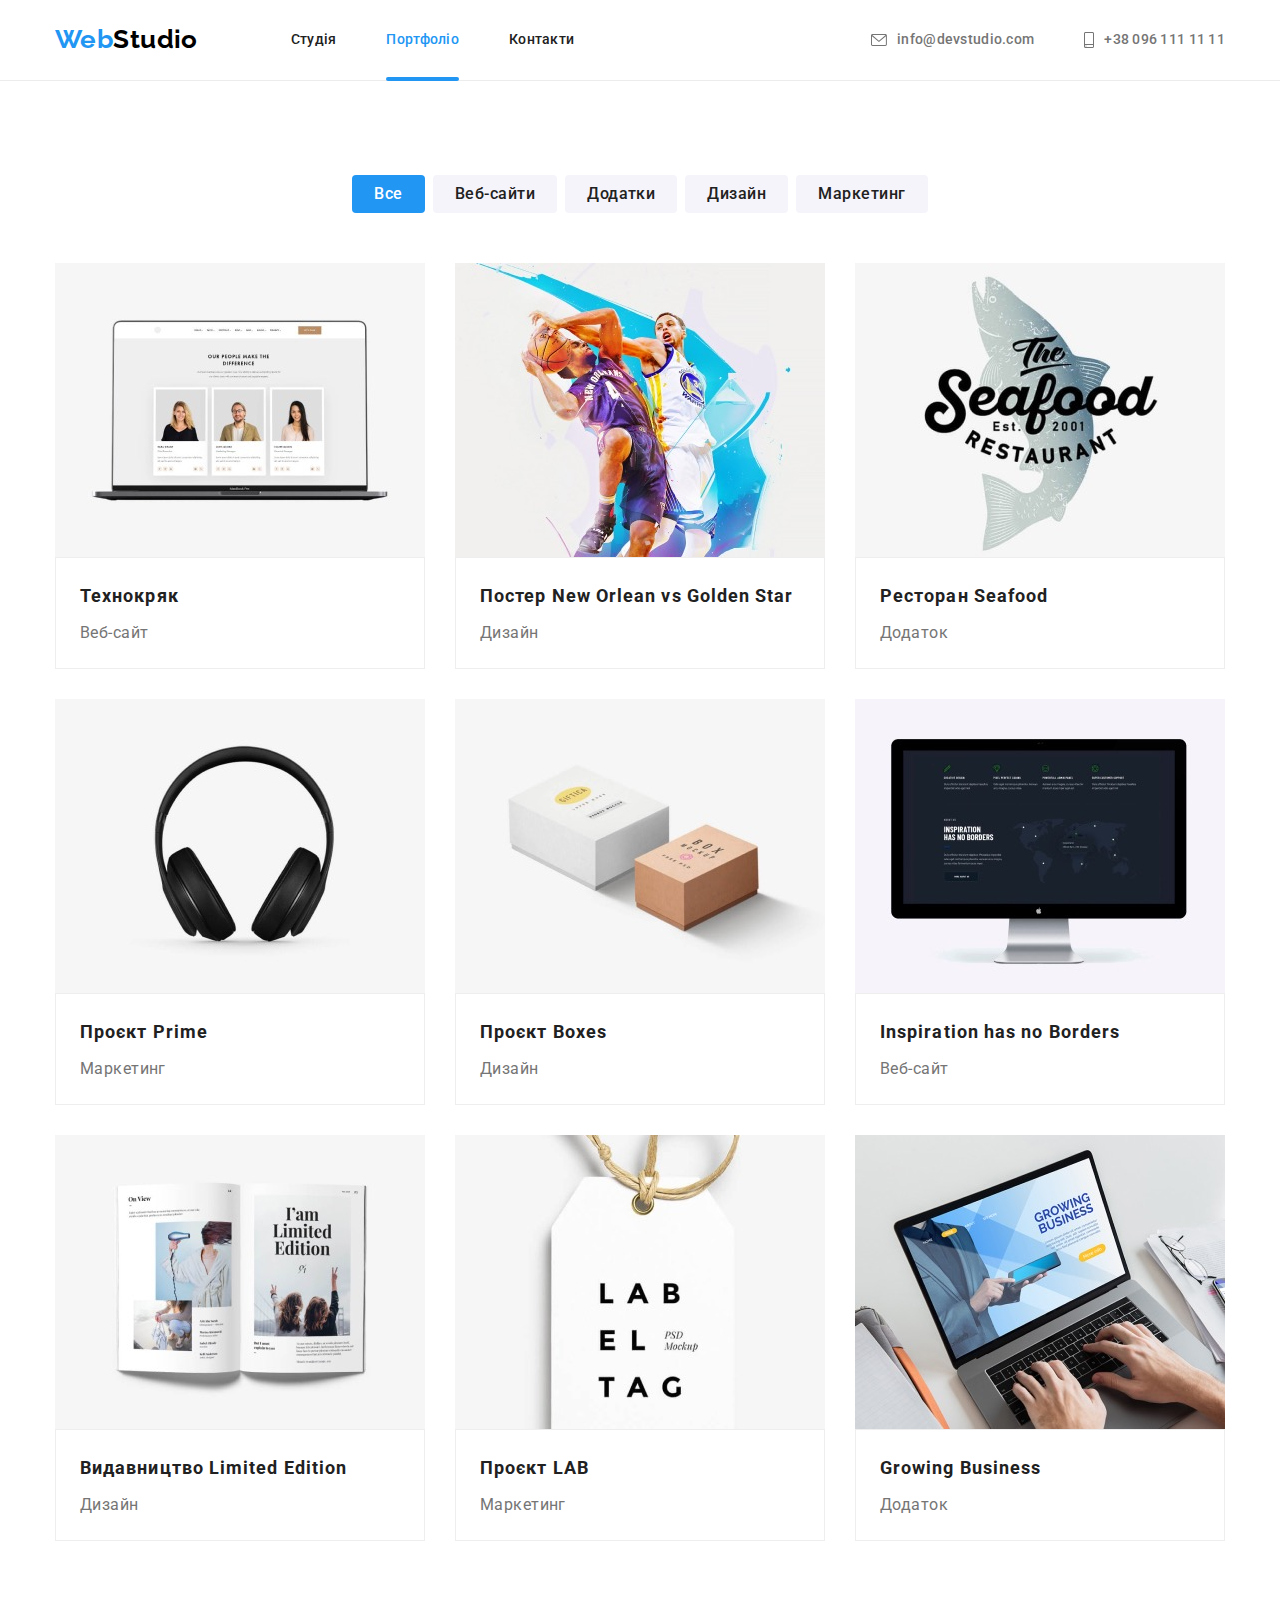
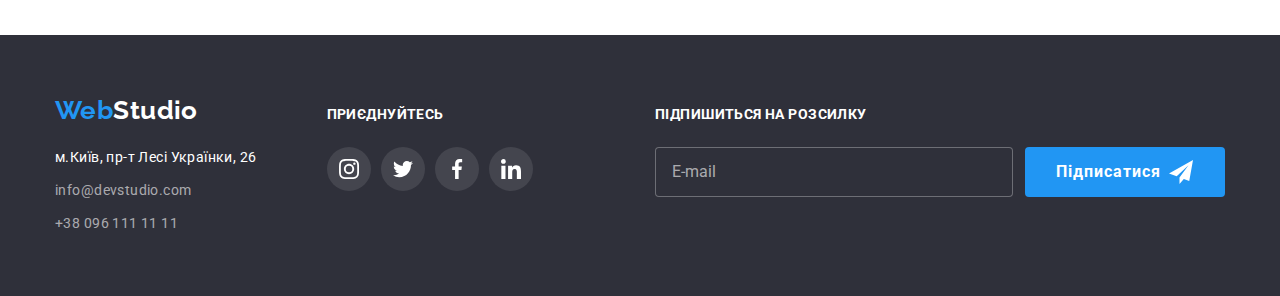
==== portfolio.html @ 3a4bcc6e "Initial commit" ====
<!DOCTYPE html>
<html lang="uk">

<head>
  <meta charset="UTF-8" />
  <meta http-equiv="X-UA-Compatible" content="IE=edge" />
  <meta name="viewport" content="width=device-width, initial-scale=1.0" />

  <link href="https://fonts.googleapis.com/css2?family=Raleway:wght@700&family=Roboto:wght@400;500;700;900&display=swap"
    rel="stylesheet" />

  <title>Document</title>
  <!-- Підключаємо modern-normalize.min.css -->
  <link rel="stylesheet"
    href="https://cdnjs.cloudflare.com/ajax/libs/modern-normalize/1.1.0/modern-normalize.min.css" />
  <link rel="stylesheet" href="./css/styles.css" />
</head>

<body>
  <header class="page-header">
    <div class="main-nav conteiner">
      <nav class="main-nav">
        <a href="./index.html" class="link logo"><span class="logo-web">Web</span>Studio</a>
        <ul class="site-nav list">
          <li class="item">
            <a href="./index.html" class="link">Студія</a>
          </li>
          <li class="item">
            <a href="./portfolio.html" class="link current">Портфоліо</a>
          </li>
          <li class="item">
            <a href="#" class="link">Контакти</a>
          </li>
        </ul>
      </nav>
      <ul class="contacts list">
        <li class="item">
          <a href="mailto:info@devstudio.com" class="link contacts-link">
            <svg class="mail-svg" { width="16" height="12">
              <use href="./images/icons.svg#icon-mail"></use>
            </svg>info@devstudio.com</a>
        </li>
        <li class="item">
          <a href="tel:+380961111111" class="link contacts-link"><svg class="smartphone-svg" width="10" height="16">
              <use href="./images/icons.svg#icon-smartphone"></use>
            </svg>+38 096 111 11 11</a>
        </li>
      </ul>
    </div>
  </header>
  <main>
    <section class="projects section">
      <div class="conteiner">
        <h1 class="visually-hidden">Наші проєкти</h1>
        <ul class="projects-list-btn list">
          <li class="projects-list-item">
            <button class="projects-btn current" type="button">Все</button>
          </li>
          <li class="projects-list-item">
            <button class="projects-btn" type="button">Веб-сайти</button>
          </li>
          <li class="projects-list-item">
            <button class="projects-btn" type="button">Додатки</button>
          </li>
          <li class="projects-list-item">
            <button class="projects-btn" type="button">Дизайн</button>
          </li>
          <li class="projects-list-item">
            <button class="projects-btn" type="button">Маркетинг</button>
          </li>
        </ul>
        <ul class="card-set list">
          <li class="card-set-item projects-cards-item">
            <a href="#" class="link projects-cards">
              <div class="cards-thumb">
                  <img src="./images/project/img-project-1.jpg" alt="" />
                   <div class=" cards-overlay">
                      <p class="cards-text">
                        Ресурс пропонує комплексні пропозиції з різним рівнем функціоналу та сервісів. Все це дозволить відвідувачу отримати вичерпні відомості про компанію чи приватну особу.
                      </p>
                   </div>                
              </div>    
              <div class="projects-text">
                <h2 class="projects-title">Технокряк</h2>
                <p class="projects-title-text">Веб-сайт</p>
              </div>
            </a>
          </li>
          <li class="card-set-item projects-cards-item">
            <a href="#" class="link projects-cards">
              <div class="cards-thumb">
                <img class="projects-img" src="./images/project/img-project-2.jpg" alt="" />
              <div class=" cards-overlay">
                <p class="cards-text">
                  Ресурс пропонує комплексні пропозиції з різним рівнем функціоналу та сервісів. Все це дозволить відвідувачу отримати вичерпні відомості про компанію чи приватну особу.
                </p>
             </div> 
              </div>
              <div class="projects-text">
                <h2 class="projects-title">
                  Постер <span lang="en">New Orlean vs Golden Star</span>
                </h2>
                <p class="projects-title-text">Дизайн</p>
              </div>
            </a>
          </li>
          <li class="card-set-item projects-cards-item">
            <a href="#" class="link projects-cards">
              <div class="cards-thumb">
                <img class="projects-img" src="./images/project/img-project-3.jpg" alt="" />
              <div class=" cards-overlay">
                <p class="cards-text">
                  Ресурс пропонує комплексні пропозиції з різним рівнем функціоналу та сервісів. Все це дозволить відвідувачу отримати вичерпні відомості про компанію чи приватну особу.
                </p>
             </div> 
              </div>
              <div class="projects-text">
                <h2 class="projects-title">Ресторан <span lang="en">Seafood</span></h2>
                <p class="projects-title-text">Додаток</p>
              </div>
            </a>
          </li>
          <li class="card-set-item projects-cards-item">
            <a href="#" class="link projects-cards">
              <div class="cards-thumb">
                <img class="projects-img" src="./images/project/img-project-4.jpg" alt="" />
              <div class=" cards-overlay">
                <p class="cards-text">
                  Ресурс пропонує комплексні пропозиції з різним рівнем функціоналу та сервісів. Все це дозволить відвідувачу отримати вичерпні відомості про компанію чи приватну особу.
                </p>
             </div> 
              </div>
              <div class="projects-text">
                <h2 class="projects-title">Проєкт <span lang="en">Prime</span></h2>
                <p class="projects-title-text">Маркетинг</p>
              </div>
            </a>
          </li>
          <li class="card-set-item projects-cards-item">
            <a href="#" class="link projects-cards">
              <div class="cards-thumb">
                <img class="projects-img" src="./images/project/img-project-5.jpg" alt="" />
              <div class=" cards-overlay">
                <p class="cards-text">
                  Ресурс пропонує комплексні пропозиції з різним рівнем функціоналу та сервісів. Все це дозволить відвідувачу отримати вичерпні відомості про компанію чи приватну особу.
                </p>
             </div> 
              </div>
              <div class="projects-text">
                <h2 class="projects-title">Проєкт <span lang="en">Boxes</span></h2>
                <p class="projects-title-text">Дизайн</p>
              </div>
            </a>
          </li>
          <li class="card-set-item projects-cards-item">
            <a href="#" class="link projects-cards">
              <div class="cards-thumb">
                <img class="projects-img" src="./images/project/img-project-6.jpg" alt="" />
              <div class=" cards-overlay">
                <p class="cards-text">
                  Ресурс пропонує комплексні пропозиції з різним рівнем функціоналу та сервісів. Все це дозволить відвідувачу отримати вичерпні відомості про компанію чи приватну особу.
                </p>
             </div> 
              </div>
              <div class="projects-text">
                <h2 class="projects-title" lang="en">Inspiration has no Borders</h2>
                <p class="projects-title-text">Веб-сайт</p>
              </div>
            </a>
          </li>
          <li class="card-set-item projects-cards-item">
            <a href="#" class="link projects-cards">
              <div class="cards-thumb">
                <img class="projects-img" src="./images/project/img-project-7.jpg" alt="" />
              <div class=" cards-overlay">
                <p class="cards-text">
                  Ресурс пропонує комплексні пропозиції з різним рівнем функціоналу та сервісів. Все це дозволить відвідувачу отримати вичерпні відомості про компанію чи приватну особу.
                </p>
             </div> 
              </div>
              <div class="projects-text">
                <h2 class="projects-title">Видавництво <span lang="en">Limited Edition</span></h2>
                <p class="projects-title-text">Дизайн</p>
              </div>
            </a>
          </li>
          <li class="card-set-item projects-cards-item">
            <a href="#" class="link projects-cards">
              <div class="cards-thumb">
                <img class="projects-img" src="./images/project/img-project-8.jpg" alt="" />
              <div class=" cards-overlay">
                <p class="cards-text">
                  Ресурс пропонує комплексні пропозиції з різним рівнем функціоналу та сервісів. Все це дозволить відвідувачу отримати вичерпні відомості про компанію чи приватну особу.
                </p>
             </div> 
              </div>
              <div class="projects-text">
                <h2 class="projects-title">Проєкт <span lang="en">LAB</span></h2>
                <p class="projects-title-text">Маркетинг</p>
              </div>
            </a>
          </li>
          <li class="card-set-item projects-cards-item">
            <a href="#" class="link projects-cards">
              <div class="cards-thumb">
                <img class="projects-img" src="./images/project/img-project-9.jpg" alt="" />
              <div class=" cards-overlay">
                <p class="cards-text">
                  Ресурс пропонує комплексні пропозиції з різним рівнем функціоналу та сервісів. Все це дозволить відвідувачу отримати вичерпні відомості про компанію чи приватну особу.
                </p>
             </div>
              </div> 
              <div class="projects-text">
                <h2 class="projects-title" lang="en">Growing Business</h2>
                <p class="projects-title-text">Додаток</p>
              </div>
            </a>
          </li>
        </ul>
      </div>
    </section>
  </main>
  <footer class="footer section">
    <div class="footer-main conteiner">
      <div class="footer-logo-addres">
        <a href="./index.html" class="link logo-web-footer"><span class="logo-web">Web</span>Studio</a>
        <address class="addres">
        <ul class="footer-list list">
        <li class="footer-item">
          <a
            href="https://goo.gl/maps/ok9CESRuyzMohpuB9"
            class="link addres-map"
            target="_blank"
            rel="noreferrer noopener"
            >м.Київ, пр-т Лесі Українки, 26
          </a>
        </li>
        <li class="footer-item">
          <a href="mailto:info@devstudio.com" class="link footer-contacts">info@devstudio.com</a>
        </li>
        <li class="footer-item">
          <a href="tel:+380961111111" class="link footer-contacts">+38 096 111 11 11</a>
        </li>
        </ul>
        </address>
      </div>
      <div class="footer-social">
        <p class="footer-text">Приєднуйтесь</p>
        <ul class="footer-social-list list">
          <li class="footer-social-item">
            <a class="footer-social-link" href="" target="_blank" rel="noopener noreferrer" aria-label="instagram">
              <svg class="footer-social-svg" width="20" height="20">
                <use href="./images/icons.svg#icon-instagram">
                </use>
              </svg>
            </a>
          </li>
          <li class="footer-social-item">
            <a class="footer-social-link" href="" target="_blank" rel="noopener noreferrer" aria-label="twitter">
              <svg class="footer-social-svg" width="20" height="20">
                <use href="./images/icons.svg#icon-twitter">
                </use>
              </svg>
            </a>
          </li>
          <li class="footer-social-item">
            <a class="footer-social-link" href="" target="_blank" rel="noopener noreferrer" aria-label="facebook">
              <svg class="footer-social-svg" width="20" height="20">
                <use href="./images/icons.svg#icon-facebook">
                </use>
              </svg>
            </a>
          </li>
          <li class="footer-social-item">
            <a class="footer-social-link" href="" target="_blank" rel="noopener noreferrer" aria-label="linkedin">
              <svg class="footer-social-svg" width="20" height="20">
                <use href="./images/icons.svg#icon-linkedin">
                </use>
              </svg>
            </a>
          </li>
        </ul>
      </div>
      <div class="footer-subscription">
          <p class="footer-text">
            Підпишиться на розсилку
          </p>
          <!-- <div class="mail-subscription-wraper"> -->
            <form class="footer-form-subsc">
            <label for="user-mail-subscription" E-mail*></label>
            <input class="user-mail-subscription-input" type="email" id="user-mail-subscription" placeholder="E-mail" required="required"></input>
            <div class="svg-wrap">
              <button type="submit" class="footer-btn-subscription">Підписатися
                <svg class="icon-send" width="24" height="24">
                  <use href="./images/icons.svg#icon-send">
                  </use>
                </svg>
            </div>
            </button>
          </form>
          <!-- </div> -->
      </div>
    </div>
  </footer>
  <script src="./js/modal.js"></script>
</body>

</html>
---- css/styles.css ----
/* Прописуємо та задаємо значення для основних кольорів тексту та фону */
:root {
  /* text colors */
  --primary-text-color: #757575;
  --secondary-text-color: #ffffff;
  --section-title-text: #212121;
  /* bg colors */
  --accent-color: #2196f3;
  --primary-bg-color: #ffffff;
  --section-bg-color: #f5f4fa;
  --hero-footer-bg-color: #2f303a;
  --work-img-bg-color: rgba(47, 48, 58, 0.8);
  --cards-overflow-bg-cl: rgba(33, 150, 243, 0.9);
  --backdrop-modal-bg-cl:rgba(0, 0, 0, 0.2);
  /* forms label cl */
  --forms-lbl-cl: #757575;
  /* hover, focus colors */
  --hero-btn-hover-color: #188ce8;
  /* lines colors*/
  --header-line-cl: #ececec;
  /* borders colors*/
  --cards-border-cl: #eeeeee;
  /* team social icons */
  --team-social-icons: #afb1b8;
  /* transition */
  --transition-time-hover: 250ms;
  --transition-cubic: cubic-bezier(0.4, 0, 0.2, 1);
  /* others */
  --items: 3;
  --indent: 30px;
}

/* Прописуємо box-sizing для всього документу*/

html {
  box-sizing: border-box;
}
*,
*::before,
*::after {
  box-sizing: border-box;
}

/* Задаємо основні кольори,шрифт та розмір для документа
 !!! - не впливає на button,addres */

body {
  background-color: var(--primary-bg-color);
  color: var(--primary-text-color);

  font-family: 'Roboto', sans-serif;
  font-size: 14px;
  line-height: 1.71;
  letter-spacing: 0.03em;
}

/* Клас для скриття заголовків */

.visually-hidden {
  position: absolute;
  width: 1px;
  height: 1px;
  margin: -1px;
  border: 0;
  padding: 0;
  white-space: nowrap;
  clip-path: inset(100%);
  clip: rect(0 0 0 0);
  overflow: hidden;
}

/* Reset */

h1,
h2,
h3,
h4,
h5,
p {
  margin: 0;
}
img {
  display: block;
  max-width: 100%;
  height: auto;
}
address {
  font-style: normal;
}
.section {
  padding-top: 94px;
  padding-bottom: 94px;
}
.conteiner {
  width: 1200px;
  padding-left: 15px;
  padding-right: 15px;
  margin-left: auto;
  margin-right: auto;
}

/* Онуляємо маркер списків в документі */

.list {
  list-style: none;
  padding: 0;
  margin: 0;
}

/* Онуляємо підкреслювання у в документі */

.link {
  text-decoration: none;
}

/* ---HEADER--- */

.page-header {
  border-bottom: 1px solid var(--header-line-cl);
}

/* logo */

.logo {
  display: block;
  padding-top: 24px;
  padding-bottom: 25px;

  color: #000000;
  font-family: 'Raleway', sans-serif;
  font-weight: 700;
  font-size: 26px;
  line-height: 1.19;
}
.logo-web {
  color: var(--accent-color);
}

/* site-nav */

.main-nav {
  display: flex;
}
.site-nav {
  display: flex;
  margin-left: 93px;
}
/* Ставимо відступи в навігації між силками окрім першої та останьої */
.site-nav .item + .item {
  margin-left: 50px;
}
.site-nav .link {
  /* втсановлюэмо силкам падінги, щоб користувач по ним попадав */
  display: block;
  padding-top: 32px;
  padding-bottom: 32px;

  color: var(--section-title-text);
  font-weight: 500;
  font-size: 14px;
  line-height: 1.06;
  letter-spacing: 0.02em;

  transition: color var(--transition-time-hover) var(--transition-cubic);
}
.site-nav .link:hover,
.site-nav .link:focus {
  color: var(--accent-color);
}
.site-nav .link.current {
  color: var(--accent-color);
}
.item {
  position: relative;
}
.current::after {
  position: absolute;
  bottom: -1px;
  left: 0;
  content: '';
  width: 100%;
  height: 4px;
  border-radius: 2px;
  background-color: currentColor;
}

/* contacts */

.contacts {
  display: flex;
  margin-left: auto;
  align-items: center;
}
.contacts .item + .item {
  margin-left: 50px;
}
.mail-svg,
.smartphone-svg {
  text-align: baseline;
  margin-right: 10px;
  fill: currentColor;
}
.contacts .contacts-link {
  display: flex;
  padding-top: 32px;
  padding-bottom: 32px;
  align-items: center;
  color: var(--primary-text-color);
  font-weight: 500;
  font-size: 14px;
  line-height: 1.14;
  letter-spacing: 0.02em;

  transition: color var(--transition-time-hover) var(--transition-cubic), text-shadow var(--transition-time-hover) var(--transition-cubic);
}
.contacts-link:hover,
.contacts-link:focus {
  color: var(--accent-color);
  text-shadow: 0px 4px 4px rgba(0, 0, 0, 0.25);
}

/* ---MAIN---STUDIO */

/* HERO */

.hero {
  padding-top: 200px;
  padding-bottom: 200px;

  max-width: 1600px;
  height: 600px;
  margin-right: auto;
  margin-left: auto;
  background-color: var(--hero-footer-bg-color);
  background-image: linear-gradient(to right, rgba(47, 48, 58, 0.4), rgba(47, 48, 58, 0.4)),
    url(../images/hero/hero-bg.jpg);
  background-repeat: no-repeat;
  background-position: center;
  background-size: cover;

  text-align: center;
}
.hero-text {
  width: 696px;

  margin-left: auto;
  margin-right: auto;
  margin-bottom: 30px;

  color: var(--secondary-text-color);
  font-weight: 900;
  font-size: 44px;
  line-height: 1.36;
  letter-spacing: 0.06em;
  text-transform: uppercase;
}
.hero-btn {
  padding: 10px 32px;
  min-width: 200px;
  border-radius: 4px;
  border: transparent;

  background-color: var(--accent-color);
  color: var(--secondary-text-color);
  font-family: 'Roboto';
  font-weight: 700;
  font-size: 16px;
  line-height: 1.88;
  letter-spacing: 0.06em;
  cursor: pointer;

  transition: background-color var(--transition-time-hover) var(--transition-cubic);
}
.hero-btn:hover,
.hero-btn:focus {
  background-color: var(--hero-btn-hover-color);
}

/* Modal window */

.backdrop {
  position: fixed;
  top: 0;
  left: 0;
  width: 100%;
  height: 100%;
  background-color: var(--backdrop-modal-bg-cl);

  opacity: 1;
  visibility: visible;
	pointer-events: initial;
  transition: opacity var(--transition-time-hover),visibility var(--transition-time-hover);
}
.backdrop.is-hidden {
  opacity: 0;
	visibility: hidden;
	pointer-events: none;
}
.backdrop.is-hidden .modal {
  transform: translate(-50%, -50%) scale(0.3);
}
.modal {
  
  position: absolute;
  top: 50%;
  left: 50%;

  min-width: 528px;
  height: 581px;
  
  padding: 40px;

  background-color: var(--primary-bg-color);
  border-radius: 5px;

  transform: translate(-50%, -50%) scale(1);
  transition: transform var(--transition-time-hover);

  box-shadow: 0px 1px 3px rgba(0, 0, 0, 0.12), 0px 1px 1px rgba(0, 0, 0, 0.14), 0px 2px 1px rgba(0, 0, 0, 0.2);
border-radius: 4px;

  
}

.btn-close {
  position: absolute;
  transform: translate(-25%, 25%);
  top: 0;
  right: 0;
  display: flex;
  align-items: center;
  justify-content: center;
  width: 30px;
  height: 30px;
  border: 1px solid rgba(0, 0, 0, 0.1);
  border-radius: 50%;
  background-color: var(--primary-bg-color);
  cursor: pointer;

  transition: fill var(--transition-time-hover);

 
}
.btn-close:hover, .btn-close:focus{
  fill: var(--accent-color);
  
}

.sign-up-form-field {
	display: flex;
	flex-direction: column;
  text-align: start;
}
.sign-up-label{
 
font-size: 12px;
line-height: 1.17;
letter-spacing: 0.01em;
color: var(--forms-lbl-cl);
}
.sign-up-strong{
  font-size: 20px;
	line-height: 1.15;
	text-align: center;
	letter-spacing: 0.03em;
	color: var(--section-title-text);
}

.form-wrapper {
	margin-top: 12px;
	display: flex;
	flex-direction: column;
	
}

.sign-up-form-field {
	position: relative;
}
.sign-up-form-field svg {
	position: absolute;
	left: 12px;
	bottom: 11px;
}

.sign-up-form-field input {
	height: 40px;
	margin: 0;
	padding: 0 10px 0 42px;
	border: 1px solid rgba(33, 33, 33, 0.2);
	border-radius: 4px;
	transition: border var(--transition-time-hover);
}

.sign-up-form-field textarea {
	width: 100%;
	height: 120px;
	resize: none;
	padding: 12px 16px;
	border: 1px solid rgba(33, 33, 33, 0.2);
	border-radius: 4px;
	transition: border var(--transition-time-hover);
}

.sign-up-form-field textarea::placeholder {
	letter-spacing: 0.01em;
	color: rgba(117, 117, 117, 0.5);
}

.sign-up-form-field input:hover,
.sign-up-form-field textarea:hover,
.sign-up-form-field input:focus,
.sign-up-form-field textarea:focus {
	border: 1px solid var(--accent-color);
	outline: transparent;
}

.sign-up-form-field input + svg {
	transition: fill var(--transition-time-hover);
}
.sign-up-form-field input:hover + svg,
.sign-up-form-field input:focus + svg {
	fill: var(--accent-color);
}

.sign-up-form-checkbox {
	display: flex;
	justify-content: center;
	margin-top: 20px;
	margin-bottom: 30px;

}

.checkbox-label {
	display: flex;
	align-items: center;
}

.checkbox-agreement {
	user-select: none;
  text-align: start;
}

.checkbox-terms {
	color: var(--accent-color);
	line-height: 1.71;
	text-decoration-line: underline;
}

.checkbox-icon {
	display: inline-flex;
	justify-content: center;
	align-items: center;
	width: 16px;
	height: 15px;
	margin-right: 7px;
	outline: 2px solid var(--section-title-text);
	outline-offset: -2px;
	border-radius: 2px;
  
	transition: background-color var(--transition-time-hover), outline-color var(--transition-time-hover);
}

.checkbox-input:checked + .checkbox-icon {
	background-color: var(--accent-color);
	outline-color: var(--accent-color)

}

.form-btn-submit {
  display: block;

  margin-left: auto;
  margin-right: auto;

  font-size: 16px;
  padding: 10px 55px;
  width: 200px;
  border-radius: 4px;
  border: transparent;
  box-shadow: 0px 4px 4px rgba(0, 0, 0, 0.15);

  background-color: var(--accent-color);
  color: var(--secondary-text-color);
  
  
  font-weight: 700;
  font-size: 16px;
  line-height: 1.88;
  letter-spacing: 0.06em;
  cursor: pointer;
  
  transition: background-color var(--transition-time-hover) var(--transition-cubic), box-shadow var(--transition-time-hover) var(--transition-cubic);
}
.form-btn-submit:hover,
.form-btn-submit:focus {
  background-color: var(--hero-btn-hover-color);

}

/* STRANGE */

.strange-list {
  display: flex;
  justify-content: center;
}
.strange-list .strange-list-item + .strange-list-item {
  margin-left: 30px;
}
.strange-icons {
  padding: 25px 100px;
  margin-bottom: 30px;
  background-color: var(--section-bg-color);
}
.strange-title,
.strange-title-text {
  color: var(--section-title-text);
}
.strange-title {
  margin-top: 0;

  font-weight: 700;
  font-size: 36px;
  line-height: 1.17;
  text-align: center;
}
.strange-title-text {
  margin-top: 0;
  margin-bottom: 10px;

  font-weight: 700;
  font-size: 14px;
  line-height: 1.14;
  text-transform: uppercase;
}
.list .strange-text {
  width: 270px;
}

/* WORK */

.work {
  padding-top: 0px;
  padding-bottom: 94px;
}
.work-title {
  margin-bottom: 50px;

  color: var(--section-title-text);
  font-weight: 700;
  font-size: 36px;
  line-height: 1.17;
  text-align: center;
}
.work-item {
  position: relative;
  z-index: -1;
}
.work-img-text {
  position: absolute;
  bottom: 0;
  height: 70px;
  width: 100%;
 
  display: flex;
  justify-content: center;
  align-items: center;

  background-color: var(--work-img-bg-color);

  font-weight: 700;
  line-height: 1.14;
  text-align: center;
  text-transform: uppercase;

  color: var(--primary-bg-color);
}

/* TEAM */

.team {
  padding-bottom: 111px;
  background-color: var(--section-bg-color);
}
.team-title,
.team-title-text {
  color: var(--section-title-text);
}
.team-title {
  margin-bottom: 50px;

  font-weight: 700;
  font-size: 36px;
  line-height: 1.17;
  text-align: center;
}
.team-list {
  ---items: 4;
  text-align: center;
}
.team-social-icons {
  display: flex;
  justify-content: center;
}
.team-social-item {
  display: block;
}
.team-social-item:not(:last-child) {
  margin-right: 10px;
}
.team-svg {
  fill: currentColor;
}
.team-social-link {
  display: flex;
  align-items: center;
  justify-content: center;
  width: 44px;
  height: 44px;

  border-radius: 50%;
  color: var(--team-social-icons);

  transition: color var(--transition-time-hover) var(--transition-cubic),
  background-color var(--transition-time-hover) var(--transition-cubic);
}
.team-social-link:hover,
.team-social-link:focus {
  color: var(--primary-bg-color);
  background-color: var(--accent-color);
}
.team-item {
  background-color: var(--primary-bg-color);
  border-radius: 4px;
  box-shadow: 0px 2px 1px 0px #00000033;
  box-shadow: 0px 1px 1px 0px #00000024;
  box-shadow: 0px 1px 3px 0px #0000001f;
}
.team-sign {
  padding-top: 30px;
  padding-bottom: 30px;
}
.team-title-text {
  margin-top: 0;
  margin-bottom: 10px;

  font-weight: 500;
  font-size: 16px;
  line-height: 1.19;
}
.team-text {
  font-size: 16px;
  line-height: 1.19;
  margin-top: 0;
  margin-bottom: 16px;
}

/* CLIENTS */

.clients-logo {
  display: flex;
}
.clients-logo-icons:not(:last-child) {
  margin-right: 30px;
}
.clients-svg {
  fill: currentColor;
}
.clients-logo-link {
  display: flex;

  align-items: center;
  justify-content: center;

  width: 170px;
  height: 92px;

  border: 1px solid var(--team-social-icons);
  border-radius: 4px;

  color: var(--team-social-icons);

  transition: color var(--transition-time-hover) var(--transition-cubic),
  border-color var(--transition-time-hover) var(--transition-cubic);
}
.clients-logo-link:hover,
.clients-logo-link:focus {
  color: var(--accent-color);
  border-color: var(--accent-color);
}

/* ---MAIN---PORTFOLIO */

.projects-list-btn {
  display: flex;
  justify-content: center;
  margin-bottom: 50px;
}
.projects-list-btn .projects-list-item + .projects-list-item {
  margin-left: 8px;
}
.projects-btn {
  color: var(--section-title-text);
  background-color: var(--section-bg-color);
  font-family: 'Roboto';
  font-weight: 500;
  font-size: 16px;
  line-height: 1.62;
  text-align: center;
  cursor: pointer;
  letter-spacing: 0.03em;

  display: inline-block;
  border: none;
  padding: 6px 22px;
  border-radius: 4px;

  transition: color var(--transition-time-hover) var(--transition-cubic),
  background-color var(--transition-time-hover) var(--transition-cubic), box-shadow var(--transition-time-hover) var(--transition-cubic);
}
.projects-btn:hover,
.projects-btn:focus {
  background-color: var(--accent-color);
  color: var(--secondary-text-color);
  box-shadow: 0px 3px 1px rgba(0, 0, 0, 0.1), 0px 1px 2px rgba(0, 0, 0, 0.08), 0px 2px 2px rgba(0, 0, 0, 0.12);
}
.projects-list-btn .projects-btn.current {
  background-color: var(--accent-color);
  color: var(--secondary-text-color);
}
.card-set {
  display: flex;
  flex-wrap: wrap;
  /* вказуємо мінусовий маржин -15px */
  margin: calc(-1 * var(--indent) / 2);
}
.card-set-item {
  /* Варіант від Яріка */
  /* вказуємо маржин 15px */
  margin: calc(var(--indent) / 2);
  /* розраховуємо кількість карток в ряд з урахуванням марженів між картками 30px та 3 картки в ряд */
  flex-basis: calc((100% - var(var(--indent)) * var(--items))) / var(--items);

  /*Стандартний варіант*/
  /* width: 370px; */
  /* margin-right: 30px;
  margin-bottom: 30px; */

  /* Варіант від Репети */
  /* .projects-cards-item:nth-child(3n) {
  margin-right: 0px;
}
.projects-cards-item:nth-last-child(-n + 3) {
  margin-bottom: 0px;
} */
  /* .projects-list-cards .projects-cards-item + .project-cards-item {
  margin-left: 10px;
} */

  /* flex-basis - використовуємо у flex замість width */
  /* flex-shrink:1 за замовчанням, якщо ставим 0 - то забороняєм зжиматися*/
  /* flex-grow:0 за замовчанням якщо ставимо 2 то дозволяєму елементу рости в два рази - то  */
}
.cards-thumb {
  position: relative;
  overflow: hidden;
}
.cards-overlay {
  position: absolute;

  bottom: 0;
  width: 100%;
  height: 100%;

  background-color: var(--cards-overflow-bg-cl);
  transform: translateY(100%);
  transition: transform var(--transition-time-hover);
}
.cards-text {
  position: absolute;

  font-size: 18px;
  line-height: 1.56;

  padding: 63px 24px;
  
  color: var(--secondary-text-color);

  bottom: 0;
  left: 0;
  
  width: 100%;
  height: 100%;

  top: 50%;
  left: 50%;

  transform: translate(-50%, -50%);
  transition: opacity var(--transition-time-hover) var(--transition-cubic), box-shadow var(--transition-time-hover) var(--transition-cubic);
}
.projects-cards{
  display: block;
}
.projects-cards:hover .cards-overlay, .projects-cards:focus .cards-overlay {
  transform: translateY(0);
}
.port-cards-link:hover .cards-text {
  opacity: 1;
}

.projects-cards:hover,
.projects-cards:focus {
  box-shadow: 0px 1px 1px rgba(0, 0, 0, 0.12), 0px 4px 4px rgba(0, 0, 0, 0.06), 1px 4px 6px rgba(0, 0, 0, 0.16);
}
.projects-title {
  margin-bottom: 4px;

  font-weight: 700;
  font-size: 18px;
  line-height: 2;
  letter-spacing: 0.06em;
  color: var(--section-title-text);
}
.projects-text {
  border: 1px solid var(--cards-border-cl);
  padding: 20px 24px;
}
.projects-title-text {
  font-size: 16px;
  line-height: 1.88;
  color: var(--primary-text-color);
}

/* ---FOOTER---*/

.footer {
  background-color: var(--hero-footer-bg-color);
  padding-top: 60px;
  padding-bottom: 60px;
}
.footer-item:not(:last-child) {
  margin-bottom: 9px;
}
.footer-main {
  display: flex;
  align-items: baseline;
}
.footer-logo-addres {
  margin-right: 70px;
}
/* logo */

.logo-web-footer {
  display: block;
  margin-bottom: 20px;

  color: var(--secondary-text-color);
  font-family: 'Raleway', sans-serif;
  font-weight: 700;
  font-size: 26px;
  line-height: 1.19;
}

/* contacts */

.addres-map {
  color: var(--secondary-text-color);
  transition: color var(--transition-time-hover) var(--transition-cubic);
}
.addres-map:hover,
.addres-map:focus,
.footer-contacts:hover,
.footer-contacts:focus {
  color: var(--accent-color);
}
.addres-map,
.footer-contacts {
  line-height: 1.71;
}
.footer-contacts {
  color: rgba(255, 255, 255, 0.6);
}
.footer-text {
  margin-bottom: 20px;

  color: var(--secondary-text-color);

  font-weight: 700;
  text-transform: uppercase;
}

/* social */

.footer-social{
  margin-right: auto;
}
.footer-social-list {
  display: flex;
 
}
.footer-social-link:not(:last-child) {
  margin-right: 10px;
}
.footer-social-svg {
  fill: currentColor;
}
.footer-social-link {
  display: flex;

  align-items: center;
  justify-content: center;
  width: 44px;
  height: 44px;
  background-color: rgba(255, 255, 255, 0.1);
  border-radius: 50%;
  color: var(--secondary-text-color);

  transition: background-color var(--transition-time-hover) var(--transition-cubic);
}
.footer-social-item:not(:last-child) {
  margin-right: 10px;
}
.footer-social-link:hover,
.footer-social-link:focus {
  background-color: var(--accent-color);
}
.mail-subscription-wraper{
  display: flex;
  align-items: center;
  
}
/* subscription */

.user-mail-subscription-input{
  width: 358px;
  height: 50px;
  padding-left: 16px;
margin-right: 12px;
background-color: var(--hero-footer-bg-color);
border: 1px solid rgba(255, 255, 255, 0.3);
border-radius: 4px;
color: #ffffff;
}
.footer-form-subsc{
  display: flex;
}
.footer-btn-subscription{
  
  position: relative;
  
  padding-left: 29px;
  padding-right: 62px;
  padding-top: 10px;
  padding-bottom: 10px;
  min-width: 200px;
  height: 50px;
  border-radius: 4px;
  border: transparent;
  
  background-color: var(--accent-color);
  color: var(--secondary-text-color);
  
  font-weight: 700;
  font-size: 16px;
  line-height: 1.88;
  letter-spacing: 0.06em;
  cursor: pointer;

  transition: background-color var(--transition-time-hover) var(--transition-cubic);
}

.icon-send{
  position: absolute;
  top:50%;
  right: 10%;
  transform: translate(-50%, -50%);

}
.user-mail-subscription-input::placeholder {

font-size: 16px;
line-height: 1,25;

color: rgba(255, 255, 255, 0.6);
} 

.footer-btn-subscription:hover,
.footer-btn-subscription:focus {
  background-color: var(--hero-btn-hover-color);
}
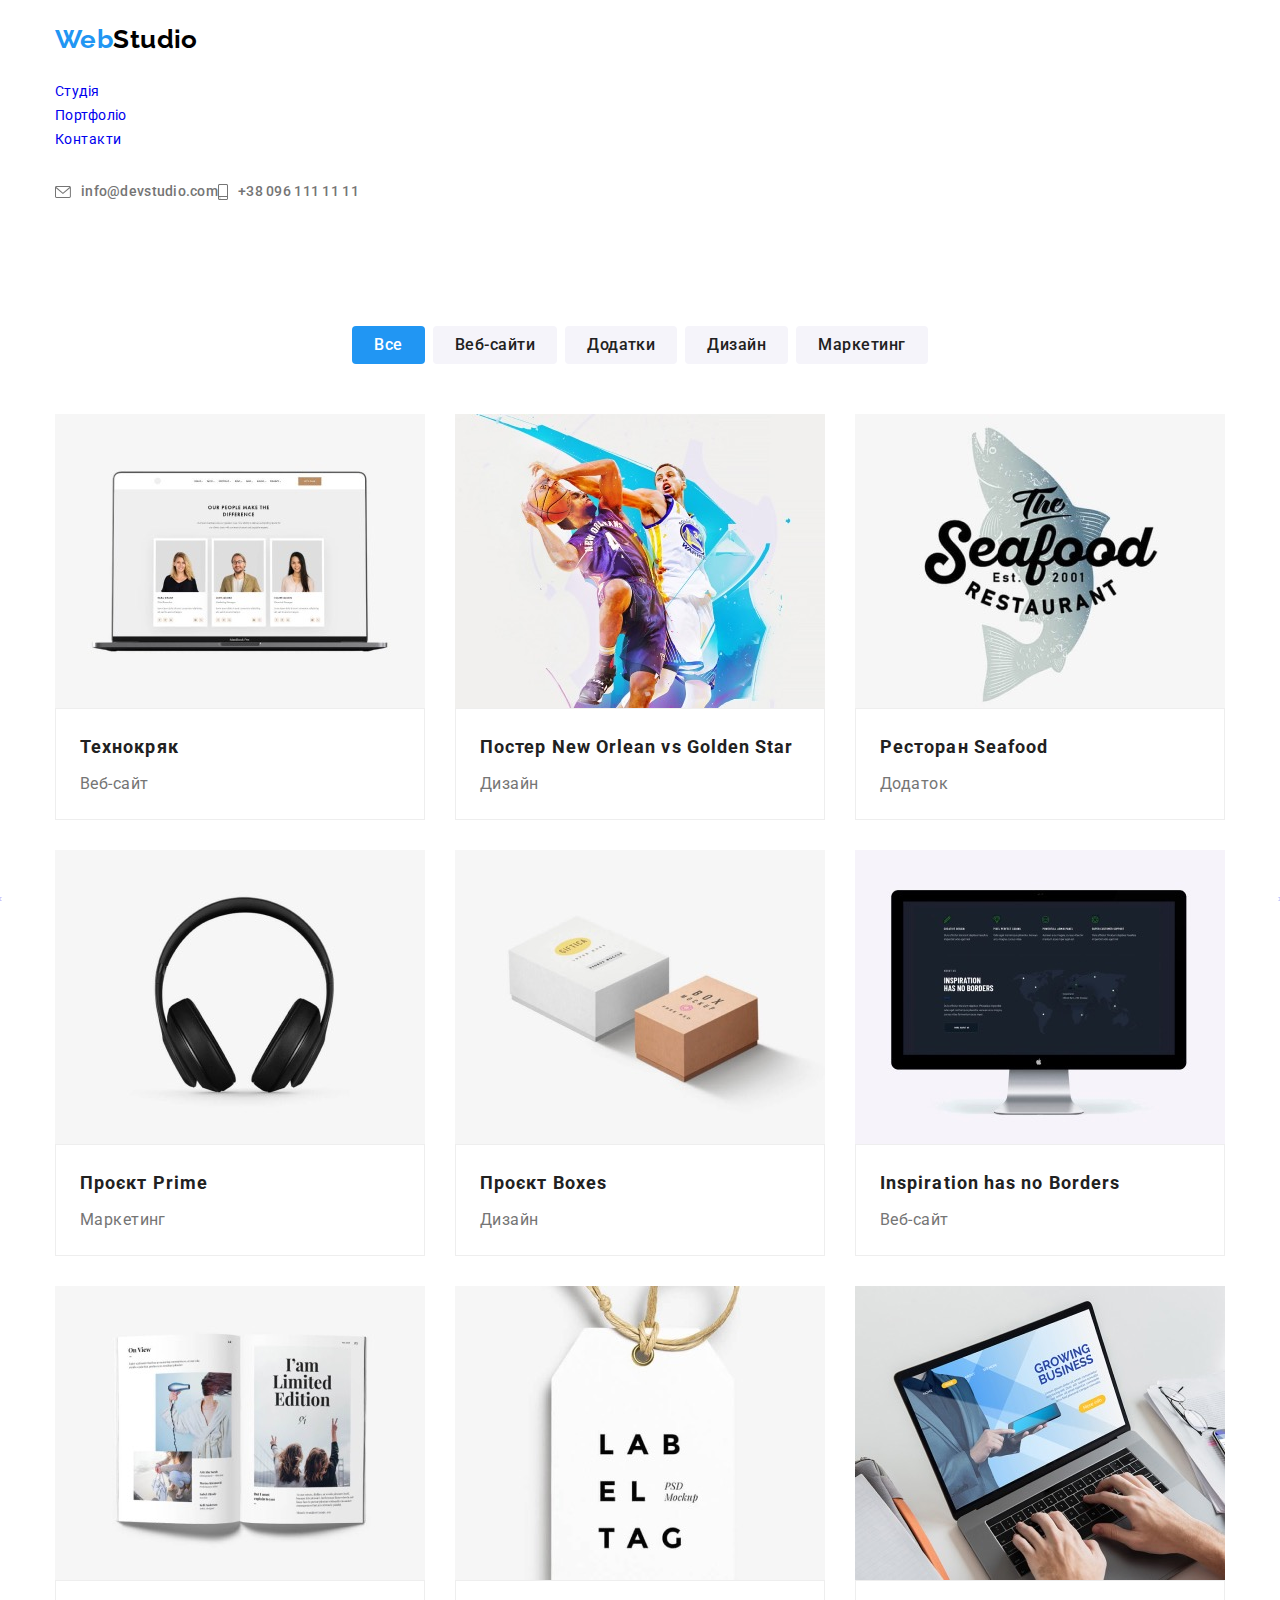
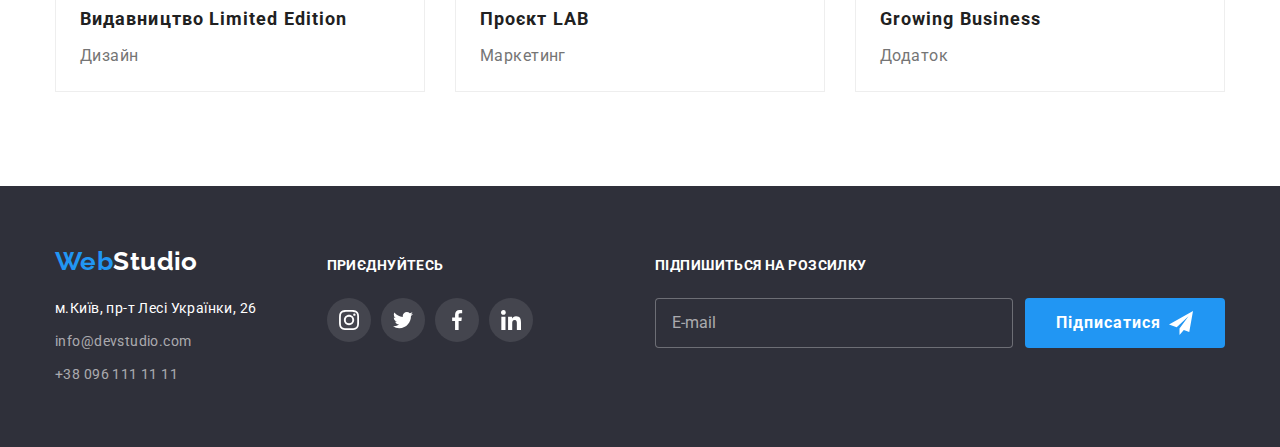
==== commit 5dd21e25: "hw-7-bem" ====
--- a/portfolio.html
+++ b/portfolio.html
@@ -14,6 +14,8 @@
   <link rel="stylesheet"
     href="https://cdnjs.cloudflare.com/ajax/libs/modern-normalize/1.1.0/modern-normalize.min.css" />
   <link rel="stylesheet" href="./css/styles.css" />
+  <!-- підключаємо main.min.css -->
+  <!-- <link rel="stylesheet" href="./css/main.min.css"> -->
 </head>
 
 <body>
@@ -70,7 +72,7 @@
           </li>
         </ul>
         <ul class="card-set list">
-          <li class="card-set-item projects-cards-item">
+          <li class="card-set__item projects-cards-item">
             <a href="#" class="link projects-cards">
               <div class="cards-thumb">
                   <img src="./images/project/img-project-1.jpg" alt="" />
@@ -86,7 +88,7 @@
               </div>
             </a>
           </li>
-          <li class="card-set-item projects-cards-item">
+          <li class="card-set__item projects-cards-item">
             <a href="#" class="link projects-cards">
               <div class="cards-thumb">
                 <img class="projects-img" src="./images/project/img-project-2.jpg" alt="" />
@@ -104,7 +106,7 @@
               </div>
             </a>
           </li>
-          <li class="card-set-item projects-cards-item">
+          <li class="card-set__item projects-cards-item">
             <a href="#" class="link projects-cards">
               <div class="cards-thumb">
                 <img class="projects-img" src="./images/project/img-project-3.jpg" alt="" />
@@ -120,7 +122,7 @@
               </div>
             </a>
           </li>
-          <li class="card-set-item projects-cards-item">
+          <li class="card-set__item projects-cards-item">
             <a href="#" class="link projects-cards">
               <div class="cards-thumb">
                 <img class="projects-img" src="./images/project/img-project-4.jpg" alt="" />
@@ -136,7 +138,7 @@
               </div>
             </a>
           </li>
-          <li class="card-set-item projects-cards-item">
+          <li class="card-set__item projects-cards-item">
             <a href="#" class="link projects-cards">
               <div class="cards-thumb">
                 <img class="projects-img" src="./images/project/img-project-5.jpg" alt="" />
@@ -152,7 +154,7 @@
               </div>
             </a>
           </li>
-          <li class="card-set-item projects-cards-item">
+          <li class="card-set__item projects-cards-item">
             <a href="#" class="link projects-cards">
               <div class="cards-thumb">
                 <img class="projects-img" src="./images/project/img-project-6.jpg" alt="" />
@@ -168,7 +170,7 @@
               </div>
             </a>
           </li>
-          <li class="card-set-item projects-cards-item">
+          <li class="card-set__item projects-cards-item">
             <a href="#" class="link projects-cards">
               <div class="cards-thumb">
                 <img class="projects-img" src="./images/project/img-project-7.jpg" alt="" />
@@ -184,7 +186,7 @@
               </div>
             </a>
           </li>
-          <li class="card-set-item projects-cards-item">
+          <li class="card-set__item projects-cards-item">
             <a href="#" class="link projects-cards">
               <div class="cards-thumb">
                 <img class="projects-img" src="./images/project/img-project-8.jpg" alt="" />
@@ -200,7 +202,7 @@
               </div>
             </a>
           </li>
-          <li class="card-set-item projects-cards-item">
+          <li class="card-set__item projects-cards-item">
             <a href="#" class="link projects-cards">
               <div class="cards-thumb">
                 <img class="projects-img" src="./images/project/img-project-9.jpg" alt="" />
--- a/css/styles.css
+++ b/css/styles.css
@@ -115,7 +115,7 @@
 
 /* ---HEADER--- */
 
-.page-header {
+.header {
   border-bottom: 1px solid var(--header-line-cl);
 }
 
@@ -136,20 +136,20 @@
   color: var(--accent-color);
 }
 
-/* site-nav */
-
-.main-nav {
-  display: flex;
-}
-.site-nav {
+/* nav__list */
+
+.nav {
+  display: flex;
+}
+.nav__list {
   display: flex;
   margin-left: 93px;
 }
 /* Ставимо відступи в навігації між силками окрім першої та останьої */
-.site-nav .item + .item {
+.nav__list .nav__item + .nav__item {
   margin-left: 50px;
 }
-.site-nav .link {
+.nav__list .link {
   /* втсановлюэмо силкам падінги, щоб користувач по ним попадав */
   display: block;
   padding-top: 32px;
@@ -163,14 +163,14 @@
 
   transition: color var(--transition-time-hover) var(--transition-cubic);
 }
-.site-nav .link:hover,
-.site-nav .link:focus {
+.nav__list .link:hover,
+.nav__list .link:focus {
   color: var(--accent-color);
 }
-.site-nav .link.current {
+.nav__list .link.current {
   color: var(--accent-color);
 }
-.item {
+.nav__item {
   position: relative;
 }
 .current::after {
@@ -191,7 +191,7 @@
   margin-left: auto;
   align-items: center;
 }
-.contacts .item + .item {
+.contacts .nav__item + .nav__item {
   margin-left: 50px;
 }
 .mail-svg,
@@ -499,23 +499,23 @@
 
 /* STRANGE */
 
-.strange-list {
+.strange__list {
   display: flex;
   justify-content: center;
 }
-.strange-list .strange-list-item + .strange-list-item {
+.strange__list .strange__item + .strange__item {
   margin-left: 30px;
 }
-.strange-icons {
+.strange__icons {
   padding: 25px 100px;
   margin-bottom: 30px;
   background-color: var(--section-bg-color);
 }
-.strange-title,
-.strange-title-text {
+.strange__title,
+.strange-title__text {
   color: var(--section-title-text);
 }
-.strange-title {
+.strange__title {
   margin-top: 0;
 
   font-weight: 700;
@@ -523,7 +523,7 @@
   line-height: 1.17;
   text-align: center;
 }
-.strange-title-text {
+.strange-title__text {
   margin-top: 0;
   margin-bottom: 10px;
 
@@ -532,7 +532,7 @@
   line-height: 1.14;
   text-transform: uppercase;
 }
-.list .strange-text {
+.list .strange__text {
   width: 270px;
 }
 
@@ -542,7 +542,7 @@
   padding-top: 0px;
   padding-bottom: 94px;
 }
-.work-title {
+.work__title {
   margin-bottom: 50px;
 
   color: var(--section-title-text);
@@ -551,11 +551,11 @@
   line-height: 1.17;
   text-align: center;
 }
-.work-item {
+.work__item {
   position: relative;
   z-index: -1;
 }
-.work-img-text {
+.work-img__text {
   position: absolute;
   bottom: 0;
   height: 70px;
@@ -581,11 +581,11 @@
   padding-bottom: 111px;
   background-color: var(--section-bg-color);
 }
-.team-title,
-.team-title-text {
+.team__title,
+.team-title__text {
   color: var(--section-title-text);
 }
-.team-title {
+.team__title {
   margin-bottom: 50px;
 
   font-weight: 700;
@@ -593,24 +593,24 @@
   line-height: 1.17;
   text-align: center;
 }
-.team-list {
+.team__list {
   ---items: 4;
   text-align: center;
 }
-.team-social-icons {
+.team-social__icons {
   display: flex;
   justify-content: center;
 }
-.team-social-item {
+.team-social__item {
   display: block;
 }
-.team-social-item:not(:last-child) {
+.team-social__item:not(:last-child) {
   margin-right: 10px;
 }
-.team-svg {
+.team__svg {
   fill: currentColor;
 }
-.team-social-link {
+.team-social__link {
   display: flex;
   align-items: center;
   justify-content: center;
@@ -623,23 +623,23 @@
   transition: color var(--transition-time-hover) var(--transition-cubic),
   background-color var(--transition-time-hover) var(--transition-cubic);
 }
-.team-social-link:hover,
-.team-social-link:focus {
+.team-social__link:hover,
+.team-social__link:focus {
   color: var(--primary-bg-color);
   background-color: var(--accent-color);
 }
-.team-item {
+.team__item {
   background-color: var(--primary-bg-color);
   border-radius: 4px;
   box-shadow: 0px 2px 1px 0px #00000033;
   box-shadow: 0px 1px 1px 0px #00000024;
   box-shadow: 0px 1px 3px 0px #0000001f;
 }
-.team-sign {
+.team__sign {
   padding-top: 30px;
   padding-bottom: 30px;
 }
-.team-title-text {
+.team-title__text {
   margin-top: 0;
   margin-bottom: 10px;
 
@@ -647,7 +647,7 @@
   font-size: 16px;
   line-height: 1.19;
 }
-.team-text {
+.team__text {
   font-size: 16px;
   line-height: 1.19;
   margin-top: 0;
@@ -656,16 +656,24 @@
 
 /* CLIENTS */
 
-.clients-logo {
-  display: flex;
-}
-.clients-logo-icons:not(:last-child) {
+.clients__title {
+  margin-bottom: 50px;
+  color: var(--section-title-text);
+  font-weight: 700;
+  font-size: 36px;
+  line-height: 1.17;
+  text-align: center;
+}
+.clients_item {
+  display: flex;
+}
+.clients__icons:not(:last-child) {
   margin-right: 30px;
 }
-.clients-svg {
+.clients__svg {
   fill: currentColor;
 }
-.clients-logo-link {
+.clients__link {
   display: flex;
 
   align-items: center;
@@ -682,8 +690,8 @@
   transition: color var(--transition-time-hover) var(--transition-cubic),
   border-color var(--transition-time-hover) var(--transition-cubic);
 }
-.clients-logo-link:hover,
-.clients-logo-link:focus {
+.clients__link:hover,
+.clients__link:focus {
   color: var(--accent-color);
   border-color: var(--accent-color);
 }
@@ -733,7 +741,7 @@
   /* вказуємо мінусовий маржин -15px */
   margin: calc(-1 * var(--indent) / 2);
 }
-.card-set-item {
+.card-set__item {
   /* Варіант від Яріка */
   /* вказуємо маржин 15px */
   margin: calc(var(--indent) / 2);
--- a/css/main.min.css
+++ b/css/main.min.css
@@ -0,0 +1 @@
+body{background-color:tomato}.btn{border-radius:2px}.header{display:-webkit-box;display:-ms-flexbox;display:flex}/*# sourceMappingURL=main.min.css.map */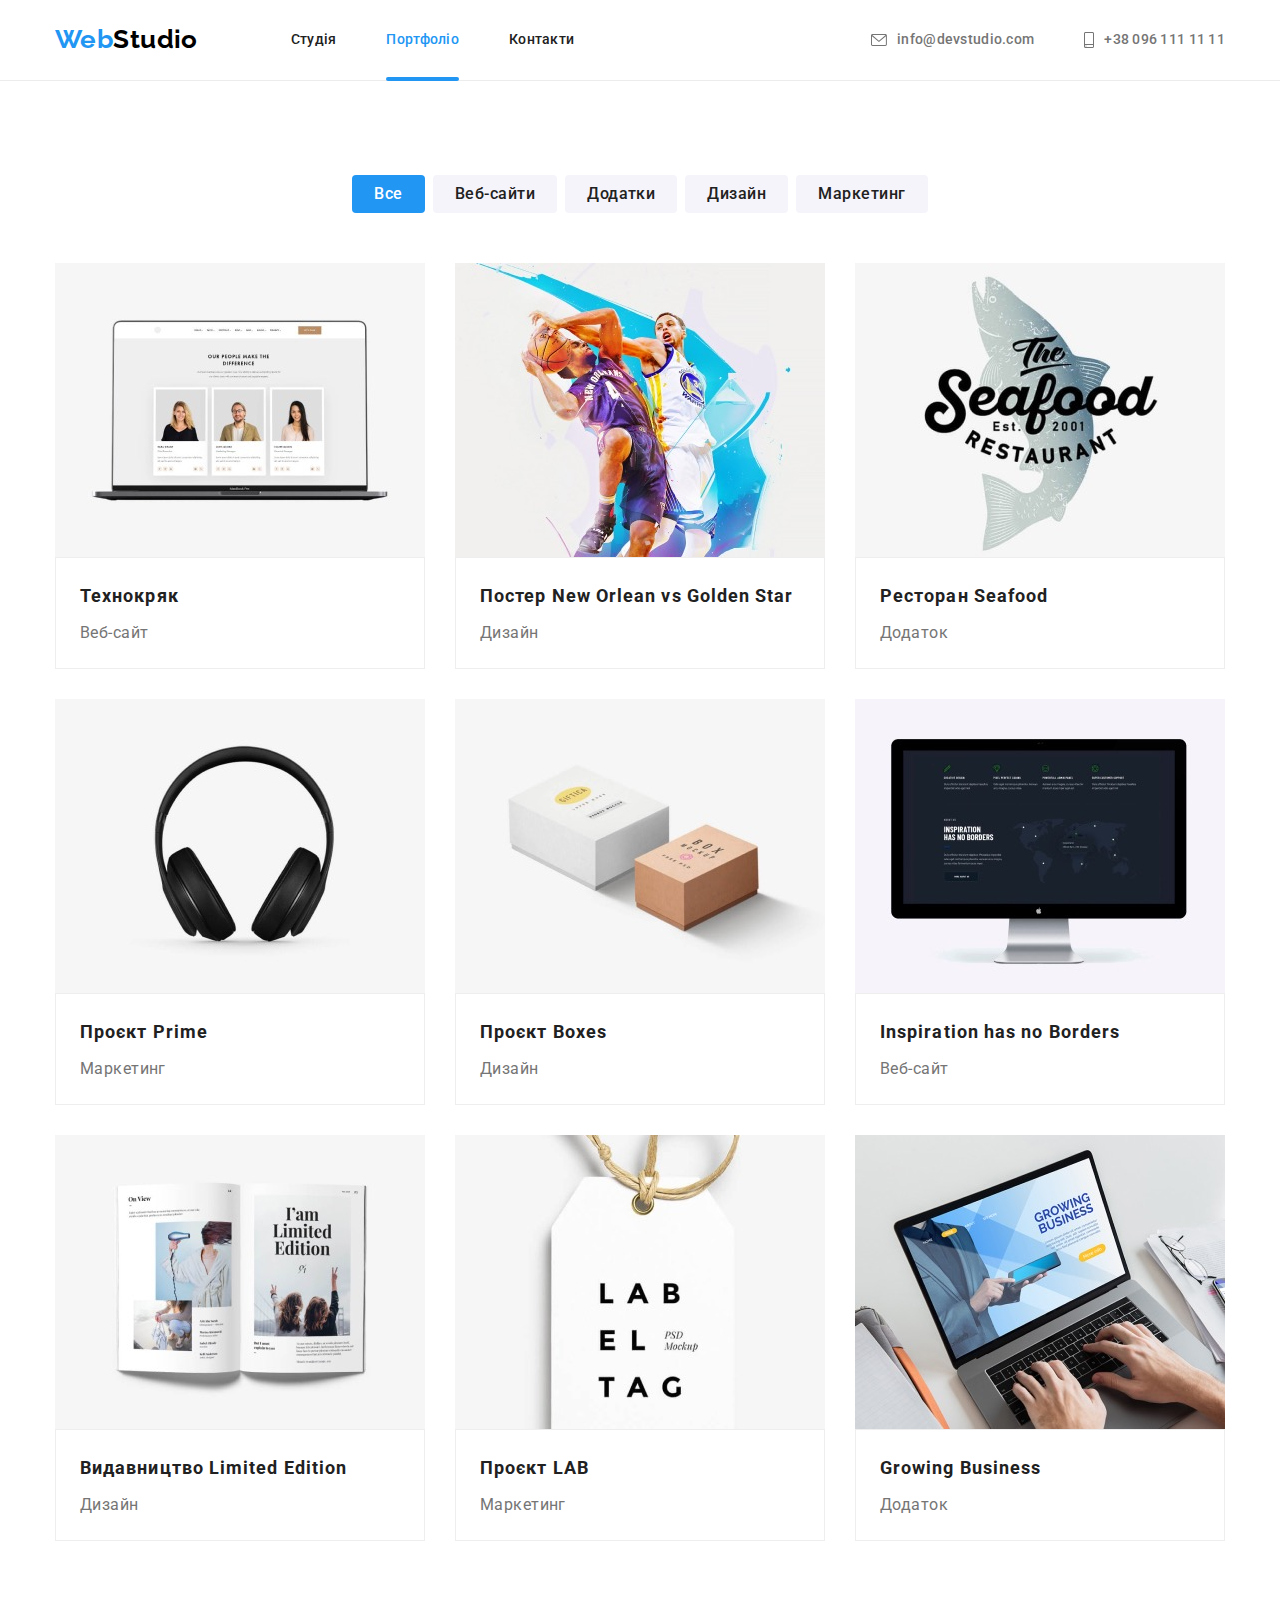
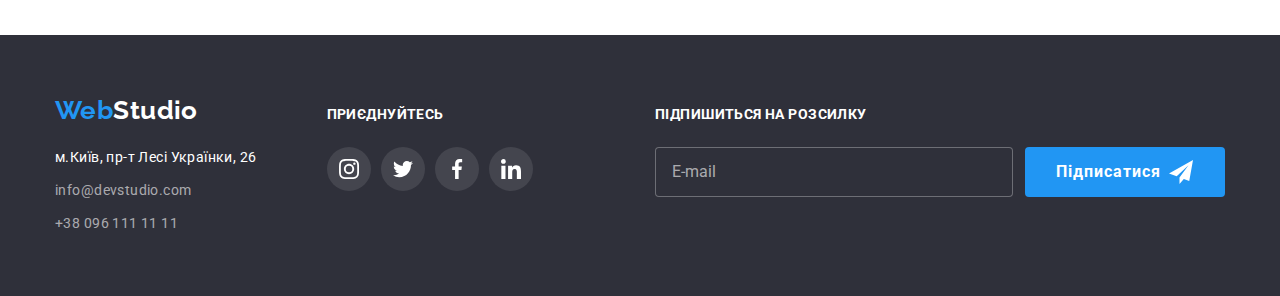
==== commit bf944568: "hw-7 bem+sass" ====
--- a/portfolio.html
+++ b/portfolio.html
@@ -13,45 +13,49 @@
   <!-- Підключаємо modern-normalize.min.css -->
   <link rel="stylesheet"
     href="https://cdnjs.cloudflare.com/ajax/libs/modern-normalize/1.1.0/modern-normalize.min.css" />
-  <link rel="stylesheet" href="./css/styles.css" />
-  <!-- підключаємо main.min.css -->
-  <!-- <link rel="stylesheet" href="./css/main.min.css"> -->
+  
+   <!-- підключаємо main.min.css -->
+   <link rel="stylesheet" href="./css/main.min.css">
+    <link rel="stylesheet" href="./css/styles.css" />
+ 
 </head>
 
 <body>
-  <header class="page-header">
-    <div class="main-nav conteiner">
-      <nav class="main-nav">
-        <a href="./index.html" class="link logo"><span class="logo-web">Web</span>Studio</a>
-        <ul class="site-nav list">
-          <li class="item">
-            <a href="./index.html" class="link">Студія</a>
-          </li>
-          <li class="item">
-            <a href="./portfolio.html" class="link current">Портфоліо</a>
-          </li>
-          <li class="item">
-            <a href="#" class="link">Контакти</a>
+  <header class="header">
+    <div class="nav conteiner">
+      <nav class="nav">
+        <a href="./index.html" class="logo link"><span class="logo-web">Web</span>Studio</a>
+        <ul class="nav__list list">
+          <li  class="nav__item">
+            <a href="./index.html" class="nav__link link">Студія</a>
+          </li>
+          <li class="nav__item">
+            <a href="./portfolio.html" class="nav__link nav__link--current link">Портфоліо</a>
+          </li>
+          <li class="nav__item">
+            <a href="#" class="nav__link link">Контакти</a>
           </li>
         </ul>
       </nav>
       <ul class="contacts list">
-        <li class="item">
-          <a href="mailto:info@devstudio.com" class="link contacts-link">
-            <svg class="mail-svg" { width="16" height="12">
-              <use href="./images/icons.svg#icon-mail"></use>
+          <li class="contacts__item">
+            <a href="mailto:info@devstudio.com" class="contacts__link link">
+            <svg class="contacts__mail--svg" { width="16" height="12">
+              <use href="./images/icons.svg#icon-mail">
+              </use>
             </svg>info@devstudio.com</a>
-        </li>
-        <li class="item">
-          <a href="tel:+380961111111" class="link contacts-link"><svg class="smartphone-svg" width="10" height="16">
-              <use href="./images/icons.svg#icon-smartphone"></use>
+          </li>
+          <li class="contacts__item">
+            <a href="tel:+380961111111" class="contacts__link link"><svg class="contacts__smartphone--svg" width="10" height="16">
+              <use href="./images/icons.svg#icon-smartphone">
+              </use>
             </svg>+38 096 111 11 11</a>
-        </li>
+          </li>
       </ul>
     </div>
   </header>
   <main>
-    <section class="projects section">
+    <section class="projects">
       <div class="conteiner">
         <h1 class="visually-hidden">Наші проєкти</h1>
         <ul class="projects-list-btn list">
@@ -222,7 +226,7 @@
       </div>
     </section>
   </main>
-  <footer class="footer section">
+  <footer class="footer">
     <div class="footer-main conteiner">
       <div class="footer-logo-addres">
         <a href="./index.html" class="link logo-web-footer"><span class="logo-web">Web</span>Studio</a>
--- a/css/main.min.css
+++ b/css/main.min.css
@@ -1 +1 @@
-body{background-color:tomato}.btn{border-radius:2px}.header{display:-webkit-box;display:-ms-flexbox;display:flex}/*# sourceMappingURL=main.min.css.map */+:root{--primary-text-color: #757575;--secondary-text-color: #ffffff;--section-title-text: #212121;--accent-color: #2196f3;--primary-bg-color: #ffffff;--section-bg-color: #f5f4fa;--hero-footer-bg-color: #2f303a;--work-img-bg-color: rgba(47, 48, 58, 0.8);--cards-overflow-bg-cl: rgba(33, 150, 243, 0.9);--backdrop-modal-bg-cl:rgba(0, 0, 0, 0.2);--forms-lbl-cl: #757575;--hero-btn-hover-color: #188ce8;--header-line-cl: #ececec;--cards-border-cl: #eeeeee;--team-social-icons: #afb1b8;--transition-time-hover: 250ms;--transition-cubic: cubic-bezier(0.4, 0, 0.2, 1);--items: 3;--indent: 30px}.visually-hidden{position:absolute;width:1px;height:1px;margin:-1px;border:0;padding:0;white-space:nowrap;-webkit-clip-path:inset(100%);clip-path:inset(100%);clip:rect(0 0 0 0);overflow:hidden}.footer,.projects,.clients,.team,.work,.strange,.hero{padding-top:94px;padding-bottom:94px}html{-webkit-box-sizing:border-box;box-sizing:border-box}*,*::before,*::after{-webkit-box-sizing:border-box;box-sizing:border-box}body{background-color:var(--primary-bg-color);color:var(--primary-text-color);font-family:"Roboto",sans-serif;font-size:14px;line-height:1.71;letter-spacing:.03em}h1,h2,h3,h4,h5,p{margin:0}img{display:block;max-width:100%;height:auto}address{font-style:normal}.list{list-style:none;padding:0;margin:0}.link{text-decoration:none}.card-set{list-style:none;padding:0;margin:0;display:-webkit-box;display:-ms-flexbox;display:flex;-ms-flex-wrap:wrap;flex-wrap:wrap;margin:calc(-1*var(--indent)/2)}.card-set__item{margin:calc(var(--indent)/2);-ms-flex-preferred-size:calc(100% - var(var(--indent)) * var(--items))/var(--items);flex-basis:calc(100% - var(var(--indent)) * var(--items))/var(--items)}.cards-thumb{position:relative;overflow:hidden}.cards-overlay{position:absolute;bottom:0;width:100%;height:100%;background-color:var(--cards-overflow-bg-cl);-webkit-transform:translateY(100%);transform:translateY(100%);-webkit-transition:-webkit-transform var(--transition-time-hover);transition:-webkit-transform var(--transition-time-hover);transition:transform var(--transition-time-hover);transition:transform var(--transition-time-hover), -webkit-transform var(--transition-time-hover)}.section{padding-top:94px;padding-bottom:94px}.conteiner{width:1200px;padding-left:15px;padding-right:15px;margin-left:auto;margin-right:auto}.logo{display:block;padding-top:24px;padding-bottom:25px;color:#000;font-family:"Raleway",sans-serif;font-weight:700;font-size:26px;line-height:1.19}.logo-web{color:var(--accent-color)}.logo-web-footer{display:block;margin-bottom:20px;color:var(--secondary-text-color);font-family:"Raleway",sans-serif;font-weight:700;font-size:26px;line-height:1.19}.projects-btn{color:var(--section-title-text);background-color:var(--section-bg-color);font-family:"Roboto";font-weight:500;font-size:16px;line-height:1.62;text-align:center;cursor:pointer;letter-spacing:.03em;display:inline-block;border:none;padding:6px 22px;border-radius:4px;-webkit-transition:color var(--transition-time-hover) var(--transition-cubic),background-color var(--transition-time-hover) var(--transition-cubic),-webkit-box-shadow var(--transition-time-hover) var(--transition-cubic);transition:color var(--transition-time-hover) var(--transition-cubic),background-color var(--transition-time-hover) var(--transition-cubic),-webkit-box-shadow var(--transition-time-hover) var(--transition-cubic);transition:color var(--transition-time-hover) var(--transition-cubic),background-color var(--transition-time-hover) var(--transition-cubic),box-shadow var(--transition-time-hover) var(--transition-cubic);transition:color var(--transition-time-hover) var(--transition-cubic),background-color var(--transition-time-hover) var(--transition-cubic),box-shadow var(--transition-time-hover) var(--transition-cubic),-webkit-box-shadow var(--transition-time-hover) var(--transition-cubic)}.projects-btn:hover,.projects-btn:focus{background-color:var(--accent-color);color:var(--secondary-text-color);-webkit-box-shadow:0px 3px 1px rgba(0,0,0,.1),0px 1px 2px rgba(0,0,0,.08),0px 2px 2px rgba(0,0,0,.12);box-shadow:0px 3px 1px rgba(0,0,0,.1),0px 1px 2px rgba(0,0,0,.08),0px 2px 2px rgba(0,0,0,.12)}.projects-list-btn .projects-btn.current{background-color:var(--accent-color);color:var(--secondary-text-color)}.footer-btn-subscription{position:relative;padding-left:29px;padding-right:62px;padding-top:10px;padding-bottom:10px;min-width:200px;height:50px;border-radius:4px;border:rgba(0,0,0,0);background-color:var(--accent-color);color:var(--secondary-text-color);font-weight:700;font-size:16px;line-height:1.88;letter-spacing:.06em;cursor:pointer;-webkit-transition:background-color var(--transition-time-hover) var(--transition-cubic);transition:background-color var(--transition-time-hover) var(--transition-cubic)}.footer-btn-subscription:hover,.footer-btn-subscription:focus{background-color:var(--hero-btn-hover-color)}.icon-send{position:absolute;top:50%;right:10%;-webkit-transform:translate(-50%, -50%);transform:translate(-50%, -50%)}.cards-text{position:absolute;font-size:18px;line-height:1.56;padding:63px 24px;color:var(--secondary-text-color);bottom:0;left:0;width:100%;height:100%;top:50%;left:50%;-webkit-transform:translate(-50%, -50%);transform:translate(-50%, -50%);-webkit-transition:opacity var(--transition-time-hover) var(--transition-cubic),-webkit-box-shadow var(--transition-time-hover) var(--transition-cubic);transition:opacity var(--transition-time-hover) var(--transition-cubic),-webkit-box-shadow var(--transition-time-hover) var(--transition-cubic);transition:opacity var(--transition-time-hover) var(--transition-cubic),box-shadow var(--transition-time-hover) var(--transition-cubic);transition:opacity var(--transition-time-hover) var(--transition-cubic),box-shadow var(--transition-time-hover) var(--transition-cubic),-webkit-box-shadow var(--transition-time-hover) var(--transition-cubic)}.projects-cards{display:block}.projects-cards:hover .cards-overlay,.projects-cards:focus .cards-overlay{-webkit-transform:translateY(0);transform:translateY(0)}.port-cards-link:hover .cards-text{opacity:1}.projects-cards:hover,.projects-cards:focus{-webkit-box-shadow:0px 1px 1px rgba(0,0,0,.12),0px 4px 4px rgba(0,0,0,.06),1px 4px 6px rgba(0,0,0,.16);box-shadow:0px 1px 1px rgba(0,0,0,.12),0px 4px 4px rgba(0,0,0,.06),1px 4px 6px rgba(0,0,0,.16)}.hero-btn{padding:10px 32px;min-width:200px;border-radius:4px;border:rgba(0,0,0,0);background-color:var(--accent-color);color:var(--secondary-text-color);font-family:"Roboto";font-weight:700;font-size:16px;line-height:1.88;letter-spacing:.06em;cursor:pointer;-webkit-transition:background-color var(--transition-time-hover) var(--transition-cubic);transition:background-color var(--transition-time-hover) var(--transition-cubic)}.hero-btn:hover,.hero-btn:focus{background-color:var(--hero-btn-hover-color)}.btn-close{position:absolute;-webkit-transform:translate(-25%, 25%);transform:translate(-25%, 25%);top:0;right:0;display:-webkit-box;display:-ms-flexbox;display:flex;-webkit-box-align:center;-ms-flex-align:center;align-items:center;-webkit-box-pack:center;-ms-flex-pack:center;justify-content:center;width:30px;height:30px;border:1px solid rgba(0,0,0,.1);border-radius:50%;background-color:var(--primary-bg-color);cursor:pointer;-webkit-transition:fill var(--transition-time-hover);transition:fill var(--transition-time-hover)}.btn-close:hover,.btn-close:focus{fill:var(--accent-color)}.form-btn-submit{display:block;margin-left:auto;margin-right:auto;font-size:16px;padding:10px 55px;width:200px;border-radius:4px;border:rgba(0,0,0,0);-webkit-box-shadow:0px 4px 4px rgba(0,0,0,.15);box-shadow:0px 4px 4px rgba(0,0,0,.15);background-color:var(--accent-color);color:var(--secondary-text-color);font-weight:700;font-size:16px;line-height:1.88;letter-spacing:.06em;cursor:pointer;-webkit-transition:background-color var(--transition-time-hover) var(--transition-cubic),-webkit-box-shadow var(--transition-time-hover) var(--transition-cubic);transition:background-color var(--transition-time-hover) var(--transition-cubic),-webkit-box-shadow var(--transition-time-hover) var(--transition-cubic);transition:background-color var(--transition-time-hover) var(--transition-cubic),box-shadow var(--transition-time-hover) var(--transition-cubic);transition:background-color var(--transition-time-hover) var(--transition-cubic),box-shadow var(--transition-time-hover) var(--transition-cubic),-webkit-box-shadow var(--transition-time-hover) var(--transition-cubic)}.form-btn-submit:hover,.form-btn-submit:focus{background-color:var(--hero-btn-hover-color)}.header{border-bottom:1px solid var(--header-line-cl)}.nav{display:-webkit-box;display:-ms-flexbox;display:flex}.nav__list{list-style:none;padding:0;margin:0;display:-webkit-box;display:-ms-flexbox;display:flex;margin-left:93px}.nav__list .nav__item+.nav__item{margin-left:50px}.nav__list .nav__link{display:block;padding-top:32px;padding-bottom:32px;color:var(--section-title-text);font-weight:500;font-size:14px;line-height:1.06;letter-spacing:.02em;-webkit-transition:color var(--transition-time-hover) var(--transition-cubic);transition:color var(--transition-time-hover) var(--transition-cubic)}.nav__list .nav__link:hover,.nav__list .nav__link:focus,.nav__list .nav__link.nav__link--current{color:var(--accent-color)}.nav__item{position:relative}.nav__link--current::after{position:absolute;bottom:-1px;left:0;content:"";width:100%;height:4px;border-radius:2px;background-color:currentColor}.contacts{list-style:none;padding:0;margin:0;display:-webkit-box;display:-ms-flexbox;display:flex;margin-left:auto;-webkit-box-align:center;-ms-flex-align:center;align-items:center}.contacts .contacts__item+.contacts__item{margin-left:50px}.contacts__mail--svg,.contacts__smartphone--svg{text-align:baseline;margin-right:10px;fill:currentColor}.contacts .contacts__link{display:-webkit-box;display:-ms-flexbox;display:flex;padding-top:32px;padding-bottom:32px;-webkit-box-align:center;-ms-flex-align:center;align-items:center;color:var(--primary-text-color);font-weight:500;font-size:14px;line-height:1.14;letter-spacing:.02em;-webkit-transition:color var(--transition-time-hover) var(--transition-cubic),text-shadow var(--transition-time-hover) var(--transition-cubic);transition:color var(--transition-time-hover) var(--transition-cubic),text-shadow var(--transition-time-hover) var(--transition-cubic)}.contacts .contacts__link:hover,.contacts .contacts__link:focus{color:var(--accent-color);text-shadow:0px 4px 4px rgba(0,0,0,.25)}.hero{padding-top:200px;padding-bottom:200px;max-width:1600px;height:600px;margin-right:auto;margin-left:auto;background-color:var(--hero-footer-bg-color);background-image:-webkit-gradient(linear, left top, right top, from(rgba(47, 48, 58, 0.4)), to(rgba(47, 48, 58, 0.4))),url(../images/hero/hero-bg.jpg);background-image:linear-gradient(to right, rgba(47, 48, 58, 0.4), rgba(47, 48, 58, 0.4)),url(../images/hero/hero-bg.jpg);background-repeat:no-repeat;background-position:center;background-size:cover;text-align:center}.hero-text{width:696px;margin-left:auto;margin-right:auto;margin-bottom:30px;color:var(--secondary-text-color);font-weight:900;font-size:44px;line-height:1.36;letter-spacing:.06em;text-transform:uppercase}.backdrop{position:fixed;top:0;left:0;width:100%;height:100%;background-color:var(--backdrop-modal-bg-cl);opacity:1;visibility:visible;pointer-events:initial;-webkit-transition:opacity var(--transition-time-hover),visibility var(--transition-time-hover);transition:opacity var(--transition-time-hover),visibility var(--transition-time-hover)}.backdrop.is-hidden{opacity:0;visibility:hidden;pointer-events:none}.backdrop.is-hidden .modal{-webkit-transform:translate(-50%, -50%) scale(0.3);transform:translate(-50%, -50%) scale(0.3)}.modal{position:absolute;top:50%;left:50%;min-width:528px;height:581px;padding:40px;background-color:var(--primary-bg-color);border-radius:5px;-webkit-transform:translate(-50%, -50%) scale(1);transform:translate(-50%, -50%) scale(1);-webkit-transition:-webkit-transform var(--transition-time-hover);transition:-webkit-transform var(--transition-time-hover);transition:transform var(--transition-time-hover);transition:transform var(--transition-time-hover), -webkit-transform var(--transition-time-hover);-webkit-box-shadow:0px 1px 3px rgba(0,0,0,.12),0px 1px 1px rgba(0,0,0,.14),0px 2px 1px rgba(0,0,0,.2);box-shadow:0px 1px 3px rgba(0,0,0,.12),0px 1px 1px rgba(0,0,0,.14),0px 2px 1px rgba(0,0,0,.2);border-radius:4px}.sign-up-form-field{display:-webkit-box;display:-ms-flexbox;display:flex;-webkit-box-orient:vertical;-webkit-box-direction:normal;-ms-flex-direction:column;flex-direction:column;text-align:start}.sign-up-label{font-size:12px;line-height:1.17;letter-spacing:.01em;color:var(--forms-lbl-cl)}.sign-up-strong{font-size:20px;line-height:1.15;text-align:center;letter-spacing:.03em;color:var(--section-title-text)}.form-wrapper{margin-top:12px;display:-webkit-box;display:-ms-flexbox;display:flex;-webkit-box-orient:vertical;-webkit-box-direction:normal;-ms-flex-direction:column;flex-direction:column}.sign-up-form-field{position:relative}.sign-up-form-field svg{position:absolute;left:12px;bottom:11px}.sign-up-form-field input{height:40px;margin:0;padding:0 10px 0 42px;border:1px solid rgba(33,33,33,.2);border-radius:4px;-webkit-transition:border var(--transition-time-hover);transition:border var(--transition-time-hover)}.sign-up-form-field textarea{width:100%;height:120px;resize:none;padding:12px 16px;border:1px solid rgba(33,33,33,.2);border-radius:4px;-webkit-transition:border var(--transition-time-hover);transition:border var(--transition-time-hover)}.sign-up-form-field textarea::-webkit-input-placeholder{letter-spacing:.01em;color:rgba(117,117,117,.5)}.sign-up-form-field textarea::-moz-placeholder{letter-spacing:.01em;color:rgba(117,117,117,.5)}.sign-up-form-field textarea:-ms-input-placeholder{letter-spacing:.01em;color:rgba(117,117,117,.5)}.sign-up-form-field textarea::-ms-input-placeholder{letter-spacing:.01em;color:rgba(117,117,117,.5)}.sign-up-form-field textarea::placeholder{letter-spacing:.01em;color:rgba(117,117,117,.5)}.sign-up-form-field input:hover,.sign-up-form-field textarea:hover,.sign-up-form-field input:focus,.sign-up-form-field textarea:focus{border:1px solid var(--accent-color);outline:rgba(0,0,0,0)}.sign-up-form-field input+svg{-webkit-transition:fill var(--transition-time-hover);transition:fill var(--transition-time-hover)}.sign-up-form-field input:hover+svg,.sign-up-form-field input:focus+svg{fill:var(--accent-color)}.sign-up-form-checkbox{display:-webkit-box;display:-ms-flexbox;display:flex;-webkit-box-pack:center;-ms-flex-pack:center;justify-content:center;margin-top:20px;margin-bottom:30px}.checkbox-label{display:-webkit-box;display:-ms-flexbox;display:flex;-webkit-box-align:center;-ms-flex-align:center;align-items:center}.checkbox-agreement{-webkit-user-select:none;-moz-user-select:none;-ms-user-select:none;user-select:none;text-align:start}.checkbox-terms{color:var(--accent-color);line-height:1.71;-webkit-text-decoration-line:underline;text-decoration-line:underline}.checkbox-icon{display:-webkit-inline-box;display:-ms-inline-flexbox;display:inline-flex;-webkit-box-pack:center;-ms-flex-pack:center;justify-content:center;-webkit-box-align:center;-ms-flex-align:center;align-items:center;width:16px;height:15px;margin-right:7px;outline:2px solid var(--section-title-text);outline-offset:-2px;border-radius:2px;-webkit-transition:background-color var(--transition-time-hover),outline-color var(--transition-time-hover);transition:background-color var(--transition-time-hover),outline-color var(--transition-time-hover)}.checkbox-input:checked+.checkbox-icon{background-color:var(--accent-color);outline-color:var(--accent-color)}.strange__list{list-style:none;padding:0;margin:0;display:-webkit-box;display:-ms-flexbox;display:flex;-webkit-box-pack:center;-ms-flex-pack:center;justify-content:center}.strange__list .strange__item+.strange__item{margin-left:30px}.strange__icons{padding:25px 100px;margin-bottom:30px;background-color:var(--section-bg-color)}.strange__title,.strange-title__text{color:var(--section-title-text)}.strange__title{margin-top:0;font-weight:700;font-size:36px;line-height:1.17;text-align:center}.strange-title__text{margin-top:0;margin-bottom:10px;font-weight:700;font-size:14px;line-height:1.14;text-transform:uppercase}.list .strange__text{width:270px}.work{padding-top:0px;padding-bottom:94px}.work__title{margin-bottom:50px;color:var(--section-title-text);font-weight:700;font-size:36px;line-height:1.17;text-align:center}.work-list{list-style:none;padding:0;margin:0}.work__item{position:relative;z-index:-1}.work-img__text{position:absolute;bottom:0;height:70px;width:100%;display:-webkit-box;display:-ms-flexbox;display:flex;-webkit-box-pack:center;-ms-flex-pack:center;justify-content:center;-webkit-box-align:center;-ms-flex-align:center;align-items:center;background-color:var(--work-img-bg-color);font-weight:700;line-height:1.14;text-align:center;text-transform:uppercase;color:var(--primary-bg-color)}.team{padding-bottom:111px;background-color:var(--section-bg-color)}.team__title,.team-title__text{color:var(--section-title-text)}.team__title{margin-bottom:50px;font-weight:700;font-size:36px;line-height:1.17;text-align:center}.team__list{---items: 4;text-align:center}.team-social__icons{list-style:none;padding:0;margin:0;display:-webkit-box;display:-ms-flexbox;display:flex;-webkit-box-pack:center;-ms-flex-pack:center;justify-content:center}.team-social__item{display:block}.team-social__item:not(:last-child){margin-right:10px}.team__svg{fill:currentColor}.team-social__link{display:-webkit-box;display:-ms-flexbox;display:flex;-webkit-box-align:center;-ms-flex-align:center;align-items:center;-webkit-box-pack:center;-ms-flex-pack:center;justify-content:center;width:44px;height:44px;border-radius:50%;color:var(--team-social-icons);-webkit-transition:color var(--transition-time-hover) var(--transition-cubic),background-color var(--transition-time-hover) var(--transition-cubic);transition:color var(--transition-time-hover) var(--transition-cubic),background-color var(--transition-time-hover) var(--transition-cubic)}.team-social__link:hover,.team-social__link:focus{color:var(--primary-bg-color);background-color:var(--accent-color)}.team__item{background-color:var(--primary-bg-color);border-radius:4px;-webkit-box-shadow:0px 2px 1px 0px rgba(0,0,0,.2);box-shadow:0px 2px 1px 0px rgba(0,0,0,.2);-webkit-box-shadow:0px 1px 1px 0px rgba(0,0,0,.1411764706);box-shadow:0px 1px 1px 0px rgba(0,0,0,.1411764706);-webkit-box-shadow:0px 1px 3px 0px rgba(0,0,0,.1215686275);box-shadow:0px 1px 3px 0px rgba(0,0,0,.1215686275)}.team__sign{padding-top:30px;padding-bottom:30px}.team-title__text{margin-top:0;margin-bottom:10px;font-weight:500;font-size:16px;line-height:1.19}.team__text{font-size:16px;line-height:1.19;margin-top:0;margin-bottom:16px}.clients__title{margin-bottom:50px;color:var(--section-title-text);font-weight:700;font-size:36px;line-height:1.17;text-align:center}.clients_item{list-style:none;padding:0;margin:0;display:-webkit-box;display:-ms-flexbox;display:flex}.clients__icons:not(:last-child){margin-right:30px}.clients__svg{fill:currentColor}.clients__link{display:-webkit-box;display:-ms-flexbox;display:flex;-webkit-box-align:center;-ms-flex-align:center;align-items:center;-webkit-box-pack:center;-ms-flex-pack:center;justify-content:center;width:170px;height:92px;border:1px solid var(--team-social-icons);border-radius:4px;color:var(--team-social-icons);-webkit-transition:color var(--transition-time-hover) var(--transition-cubic),border-color var(--transition-time-hover) var(--transition-cubic);transition:color var(--transition-time-hover) var(--transition-cubic),border-color var(--transition-time-hover) var(--transition-cubic)}.clients__link:hover,.clients__link:focus{color:var(--accent-color);border-color:var(--accent-color)}.projects-list-btn{display:-webkit-box;display:-ms-flexbox;display:flex;-webkit-box-pack:center;-ms-flex-pack:center;justify-content:center;margin-bottom:50px}.projects-list-btn .projects-list-item+.projects-list-item{margin-left:8px}.projects-title{margin-bottom:4px;font-weight:700;font-size:18px;line-height:2;letter-spacing:.06em;color:var(--section-title-text)}.projects-text{border:1px solid var(--cards-border-cl);padding:20px 24px}.projects-title-text{font-size:16px;line-height:1.88;color:var(--primary-text-color)}.footer{background-color:var(--hero-footer-bg-color);padding-top:60px;padding-bottom:60px}.footer-item:not(:last-child){margin-bottom:9px}.footer-main{display:-webkit-box;display:-ms-flexbox;display:flex;-webkit-box-align:baseline;-ms-flex-align:baseline;align-items:baseline}.footer-logo-addres{margin-right:70px}.addres-map{line-height:1.71;color:var(--secondary-text-color);-webkit-transition:color var(--transition-time-hover) var(--transition-cubic);transition:color var(--transition-time-hover) var(--transition-cubic)}.addres-map:hover,.addres-map:focus{color:var(--accent-color)}.footer-contacts{line-height:1.71;color:rgba(255,255,255,.6)}.footer-contacts:hover,.footer-contacts:focus{color:var(--accent-color)}.footer-text{margin-bottom:20px;color:var(--secondary-text-color);font-weight:700;text-transform:uppercase}.footer-social{margin-right:auto}.footer-list{list-style:none;padding:0;margin:0}.footer-social-list{list-style:none;padding:0;margin:0;display:-webkit-box;display:-ms-flexbox;display:flex}.footer-social-link:not(:last-child){margin-right:10px}.footer-social-svg{fill:currentColor}.footer-social-link{display:-webkit-box;display:-ms-flexbox;display:flex;-webkit-box-align:center;-ms-flex-align:center;align-items:center;-webkit-box-pack:center;-ms-flex-pack:center;justify-content:center;width:44px;height:44px;background-color:rgba(255,255,255,.1);border-radius:50%;color:var(--secondary-text-color);-webkit-transition:background-color var(--transition-time-hover) var(--transition-cubic);transition:background-color var(--transition-time-hover) var(--transition-cubic)}.footer-social-link:hover,.footer-social-link:focus{background-color:var(--accent-color)}.footer-social-item:not(:last-child){margin-right:10px}.mail-subscription-wraper{display:-webkit-box;display:-ms-flexbox;display:flex;-webkit-box-align:center;-ms-flex-align:center;align-items:center}.user-mail-subscription-input{width:358px;height:50px;padding-left:16px;margin-right:12px;background-color:var(--hero-footer-bg-color);border:1px solid rgba(255,255,255,.3);border-radius:4px;color:#fff}.footer-form-subsc{display:-webkit-box;display:-ms-flexbox;display:flex}.user-mail-subscription-input::-webkit-input-placeholder{font-size:16px;line-height:1,25;color:rgba(255,255,255,.6)}.user-mail-subscription-input::-moz-placeholder{font-size:16px;line-height:1,25;color:rgba(255,255,255,.6)}.user-mail-subscription-input:-ms-input-placeholder{font-size:16px;line-height:1,25;color:rgba(255,255,255,.6)}.user-mail-subscription-input::-ms-input-placeholder{font-size:16px;line-height:1,25;color:rgba(255,255,255,.6)}.user-mail-subscription-input::placeholder{font-size:16px;line-height:1,25;color:rgba(255,255,255,.6)}/*# sourceMappingURL=main.min.css.map */--- a/css/styles.css
+++ b/css/styles.css
@@ -149,7 +149,7 @@
 .nav__list .nav__item + .nav__item {
   margin-left: 50px;
 }
-.nav__list .link {
+.nav__list .nav__link {
   /* втсановлюэмо силкам падінги, щоб користувач по ним попадав */
   display: block;
   padding-top: 32px;
@@ -163,17 +163,17 @@
 
   transition: color var(--transition-time-hover) var(--transition-cubic);
 }
-.nav__list .link:hover,
-.nav__list .link:focus {
+.nav__list .nav__link:hover,
+.nav__list .nav__link:focus {
   color: var(--accent-color);
 }
-.nav__list .link.current {
+.nav__list .nav__link--current {
   color: var(--accent-color);
 }
 .nav__item {
   position: relative;
 }
-.current::after {
+.nav__link--current::after {
   position: absolute;
   bottom: -1px;
   left: 0;
@@ -191,16 +191,16 @@
   margin-left: auto;
   align-items: center;
 }
-.contacts .nav__item + .nav__item {
+.contacts .contacts__item + .contacts__item{
   margin-left: 50px;
 }
-.mail-svg,
-.smartphone-svg {
+.contacts__mail--svg,
+.contacts__smartphone--svg {
   text-align: baseline;
   margin-right: 10px;
   fill: currentColor;
 }
-.contacts .contacts-link {
+.contacts .contacts__link {
   display: flex;
   padding-top: 32px;
   padding-bottom: 32px;
@@ -213,8 +213,8 @@
 
   transition: color var(--transition-time-hover) var(--transition-cubic), text-shadow var(--transition-time-hover) var(--transition-cubic);
 }
-.contacts-link:hover,
-.contacts-link:focus {
+.contacts__link:hover,
+.contacts__link:focus {
   color: var(--accent-color);
   text-shadow: 0px 4px 4px rgba(0, 0, 0, 0.25);
 }
